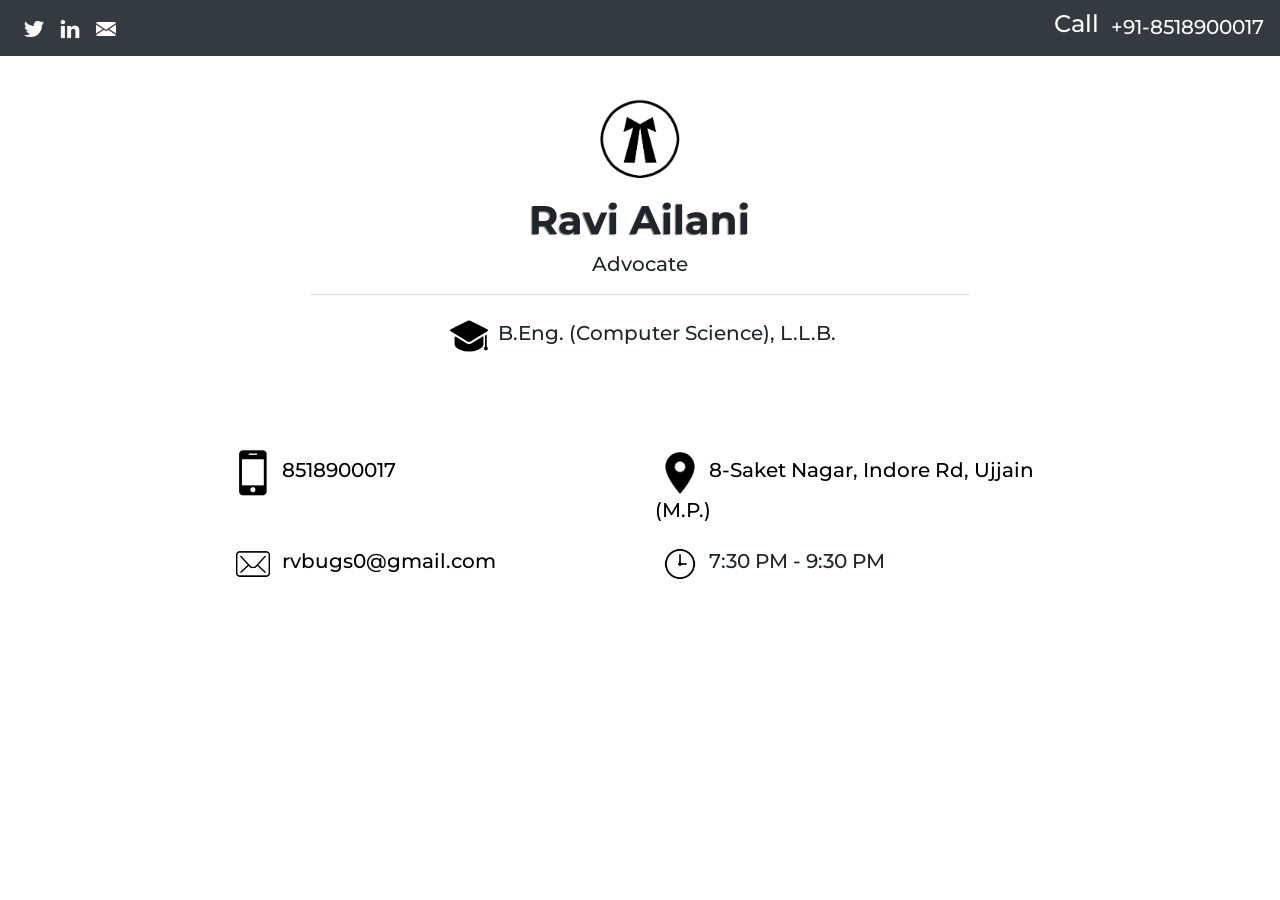
==== index.html @ decb8c27 "ff" ====
<!DOCTYPE html>
<html>

<head>
	<meta charset="utf-8" />
	<title>Ravi Ailani - Advocate</title>
	<meta name="viewport" content="width=device-width, initial-scale=1">
	<link href="https://fonts.googleapis.com/css?family=Inter:400,500" rel="stylesheet">
	<link rel="stylesheet" href="https://stackpath.bootstrapcdn.com/bootstrap/4.4.1/css/bootstrap.min.css" integrity="sha384-Vkoo8x4CGsO3+Hhxv8T/Q5PaXtkKtu6ug5TOeNV6gBiFeWPGFN9MuhOf23Q9Ifjh"
	crossorigin="anonymous">
<link href="https://fonts.googleapis.com/css2?family=Montserrat:wght@600&display=swap" rel="stylesheet">
	<link rel="stylesheet" href="assets/css/style.css">
</head>

<body>

<nav class="navbar navbar-expand navbar-dark bg-dark">

<div class="collapse navbar-collapse" id="navbarsExample02">
        <ul class="navbar-nav mr-auto">
          <li class="nav-item active">
            <a class="nav-link" href="https://twitter.com/Rvailani" target="_blank"><img class="navpngs" src="assets/images/twitter.png"></a>
          </li>
			<li class="nav-item">
            <a class="nav-link" href="https://www.linkedin.com/in/railani1/" target="_blank"><img class="navpngs" src="assets/images/linkedin.png"></a>
          </li>

          	<li class="nav-item">
            <a class="nav-link" href="mailto:rvbugs0@gmail.com" target="_blank"><img class="navpngs" src="assets/images/mail-white.png"></a>
          </li>
        </ul>
        <h4 style="color: #fff" >Call &nbsp; </h4><a href="tel:+918518900017"  target="_blank"><h5 style="color: #fff"> +91-8518900017</h5></a>
      </div>
    </nav>

	<div class="container-fluid">

		

		<div class="row">



			<div class="offset-lg-2 col-lg-8">
				<div class="row">

					<div class="col-lg-12 center ">

							<img style='max-height: 100px; max-width: 100px; margin-top: 40px;' src="assets/images/advocate.png"/>
							<h1 class="emboss">Ravi Ailani</h1>
							<h5 >Advocate</h5>
					<hr style="width: 80%; background-color: #eee;">
				



					</div>
						<div class="col-md-12  center">
							<img class="pngs" src="assets/images/school.png"  style="padding: 6px; "/>
							<h5 class="">B.Eng. (Computer Science), L.L.B.</h5>
							<br/><br/><br/><br/>	
					</div>


				</div>				


				
				<div class="row"> 

					<div class="col-md-6 tab">

						<img class="pngs" src="assets/images/mobile.png"/>
								<a href="tel:+918518900017"  target="_blank"><h5>8518900017</h5></a>
						

					</div>

					<div class="col-md-6  tab">
						
						<img class="pngs" src="assets/images/location.png"/>
						<a href="http://www.google.com/maps/place/23.169400,75.789269" target="_blank"><h5>8-Saket Nagar, Indore Rd, Ujjain (M.P.)</h5></a>

					</div>


					<div class="col-md-6 tab">
						<img class="pngs" src="assets/images/mail.png" style="padding: 8px;" />
								<a href="mailto:rvbugs0@gmail.com" target="_blank"><h5 >rvbugs0@gmail.com</h5></a>
						
					</div>

					<div class="col-md-6 tab">
						<img class="pngs" src="assets/images/clock.png"  style="padding: 6px;"/>
								<h5>7:30 PM - 9:30 PM</h5>
						
					</div>




				</div>

		</div>


				
	</div>

</body>

</html>
---- assets/css/style.css ----
a:link, a:active,a:visited {
  color: #000;
  background-color: transparent;
  text-decoration: none;
}

a:hover {
  color: blue;
  background-color: transparent;
  text-decoration: underline;
}


.navpngs
{
  max-height: 20px;
  max-width: 20px;
} 

body
{
  font-family: 'Montserrat', sans-serif;

    min-height: 100%;  /* Fallback for browsers do NOT support vh unit */
  	height: 100vh;
  	position: relative;
    /*background-image: url(../images/whitebg3.png)!important;*/
    background-color: rgba(255,255,255,1)!important;
    /*background-size: cover;
    background-repeat: no-repeat!important;*/
    
}

a
{
	color: :#000;
}

.center
{
	text-align: center;
}

.right
{
	text-align: right;
}

.tab
{
	margin-top: 15px;

}

.pngs
{

max-height: 50px;
max-width: 50px; 
	
}

h5	
{

	display: inline;
	
}







.emboss
{
  font-weight: 700;
font-family: 'Montserrat', sans-serif;
   text-shadow: -1px 1px 1px rgba(0, 0, 0, 0.5), 
                1px -1px 0 rgba(255, 255, 255, 0.9); 
}
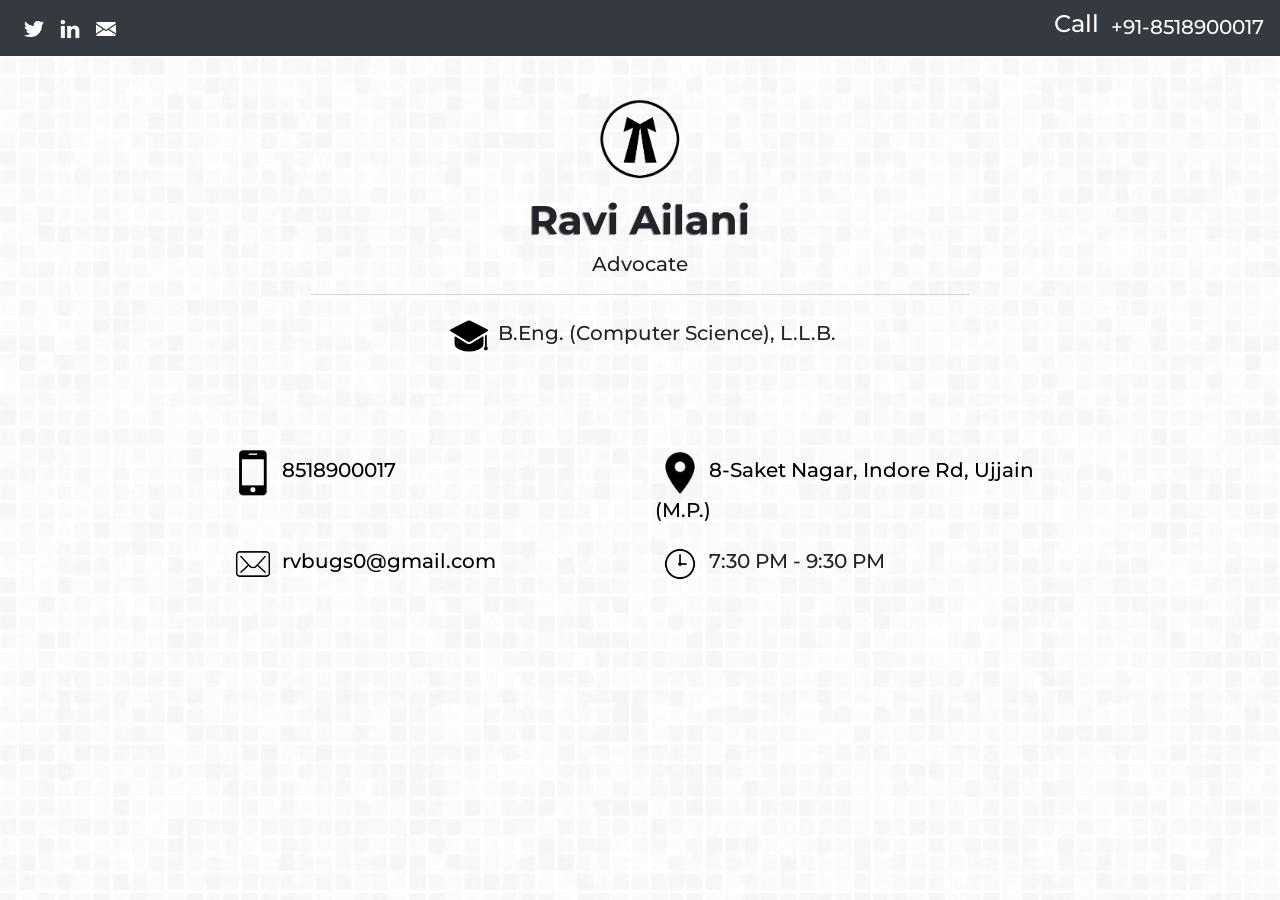
==== commit b768e9d7: "fsd" ====
--- a/index.html
+++ b/index.html
@@ -35,9 +35,8 @@
       </div>
     </nav>
 
-	<div class="container-fluid">
+	<div class="container-fluid" id="main">
 
-		
 
 		<div class="row">
 
--- a/assets/css/style.css
+++ b/assets/css/style.css
@@ -25,11 +25,11 @@
     min-height: 100%;  /* Fallback for browsers do NOT support vh unit */
   	height: 100vh;
   	position: relative;
-    /*background-image: url(../images/whitebg3.png)!important;*/
+    background-image: url(../images/whitebg3.png)!important;
     background-color: rgba(255,255,255,1)!important;
-    /*background-size: cover;
-    background-repeat: no-repeat!important;*/
-    
+    background-size: cover;
+    background-repeat: no-repeat!important;
+    /*https://www.calgarydefence.com/*/
 }
 
 a
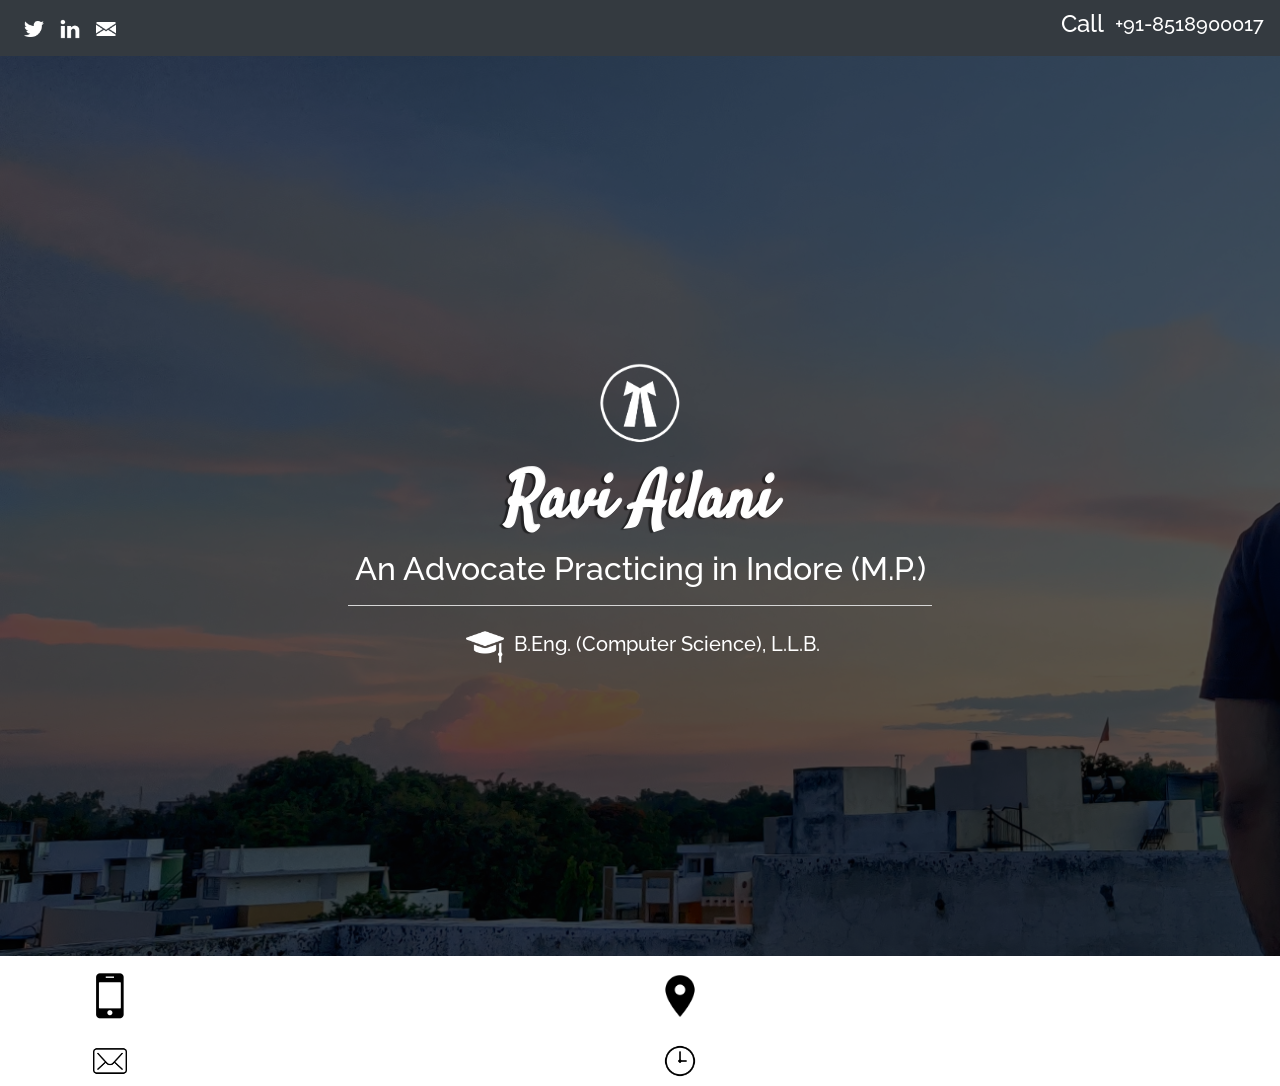
==== commit fb354b5a: "fsd" ====
--- a/index.html
+++ b/index.html
@@ -7,19 +7,29 @@
 	<meta charset="utf-8" />
 	<title>Ravi Ailani - Advocate</title>
 	<meta name="viewport" content="width=device-width, initial-scale=1">
+
+	<link rel = "icon" href ="assets/images/icon.png" 
+        type = "image/x-icon"> 
+
 	<link href="https://fonts.googleapis.com/css?family=Inter:400,500" rel="stylesheet">
 	<link rel="stylesheet" href="https://stackpath.bootstrapcdn.com/bootstrap/4.4.1/css/bootstrap.min.css" integrity="sha384-Vkoo8x4CGsO3+Hhxv8T/Q5PaXtkKtu6ug5TOeNV6gBiFeWPGFN9MuhOf23Q9Ifjh"
 	crossorigin="anonymous">
-<link href="https://fonts.googleapis.com/css2?family=Montserrat:wght@600&display=swap" rel="stylesheet">
+	
+
+	<!-- fonts -->
+	<link href="https://fonts.googleapis.com/css2?family=Montserrat:wght@600&display=swap" rel="stylesheet">
+	<link href="https://fonts.googleapis.com/css2?family=Raleway&family=Satisfy&display=swap" rel="stylesheet">
+
+
 	<link rel="stylesheet" href="assets/css/style.css">
 </head>
 
 <body>
 
-<nav class="navbar navbar-expand navbar-dark bg-dark">
 
-<div class="collapse navbar-collapse" id="navbarsExample02">
-        <ul class="navbar-nav mr-auto">
+		<nav class="navbar navbar-expand navbar-dark bg-dark">
+		<div class="collapse navbar-collapse">
+        <ul class="navbar-nav">
           <li class="nav-item active">
             <a class="nav-link" href="https://twitter.com/Rvailani" target="_blank"><img class="navpngs" src="assets/images/twitter.png"></a>
           </li>
@@ -31,43 +41,51 @@
             <a class="nav-link" href="mailto:rvbugs0@gmail.com" target="_blank"><img class="navpngs" src="assets/images/mail-white.png"></a>
           </li>
         </ul>
-        <h4 style="color: #fff" >Call &nbsp; </h4><a href="tel:+918518900017"  target="_blank"><h5 style="color: #fff"> +91-8518900017</h5></a>
-      </div>
-    </nav>
+    	</div>
+        
+        <h4>Call &nbsp; </h4>
+        <h5><a href="tel:+918518900017"  target="_blank"> +91-8518900017</a></h5>
+</nav>
 
-	<div class="container-fluid" id="main">
+
+
+	<div id= "main-cover">
+    <section id="main">
+	
+
+
+	<div class="container" >
+
+
 
 
 		<div class="row">
 
 
+					<div class="offset-lg-2 col-lg-8 center ">
 
-			<div class="offset-lg-2 col-lg-8">
-				<div class="row">
+							<img style='max-height: 100px; max-width: 100px; margin-top: 20px; margin-bottom: 5px;' src="assets/images/advocate-white.png"/>
+							<h1 class="emboss">Ravi Ailani</h1>
+							<h2 >An Advocate Practicing in Indore (M.P.)</h2>
+					<hr style="width: 80%; background-color: #eee;">
+					
 
-					<div class="col-lg-12 center ">
+					<img class="pngs" src="assets/images/school.png"  style="padding: 6px; "/>
+							<h5 class="">B.Eng. (Computer Science), L.L.B.</h5>
+								
+					</div>				
 
-							<img style='max-height: 100px; max-width: 100px; margin-top: 40px;' src="assets/images/advocate.png"/>
-							<h1 class="emboss">Ravi Ailani</h1>
-							<h5 >Advocate</h5>
-					<hr style="width: 80%; background-color: #eee;">
+		</div>
 				
+			</div>				
+	
+	</section>
+</div>
 
-
-
-					</div>
-						<div class="col-md-12  center">
-							<img class="pngs" src="assets/images/school.png"  style="padding: 6px; "/>
-							<h5 class="">B.Eng. (Computer Science), L.L.B.</h5>
-							<br/><br/><br/><br/>	
-					</div>
-
-
-				</div>				
-
-
-				
-				<div class="row"> 
+	<section>
+		
+		<div class="container">
+							<div class="row"> 
 
 					<div class="col-md-6 tab">
 
@@ -101,12 +119,10 @@
 
 
 				</div>
-
 		</div>
 
+	</section>
 
-				
-	</div>
 
 </body>
 
--- a/assets/css/style.css
+++ b/assets/css/style.css
@@ -1,41 +1,61 @@
 
 a:link, a:active,a:visited {
-  color: #000;
-  background-color: transparent;
-  text-decoration: none;
+ color: #fff;
+ background-color: transparent;
+ text-decoration: none;
 }
 
 a:hover {
-  color: blue;
-  background-color: transparent;
-  text-decoration: underline;
+ color: blue;
+ background-color: transparent;
+ text-decoration: underline;
 }
 
 
 .navpngs
 {
-  max-height: 20px;
-  max-width: 20px;
+ max-height: 20px;
+ max-width: 20px;
 } 
 
 body
 {
-  font-family: 'Montserrat', sans-serif;
-
-    min-height: 100%;  /* Fallback for browsers do NOT support vh unit */
-  	height: 100vh;
-  	position: relative;
-    background-image: url(../images/whitebg3.png)!important;
-    background-color: rgba(255,255,255,1)!important;
-    background-size: cover;
-    background-repeat: no-repeat!important;
-    /*https://www.calgarydefence.com/*/
+ color: #fff;
+ font-family: 'Raleway', sans-serif;
+ background-color: #fff;
+ /*https://www.calgarydefence.com/*/
 }
 
-a
+
+#main-cover
 {
-	color: :#000;
+ width: 100%;
+ height: 100vh;
+ background-image: url(../images/background.jpg)!important;
+ background-size: cover;
+ background-repeat: no-repeat!important;
+ position: relative;
+
 }
+
+#main
+{
+
+ width: 100%;
+ height: 100vh;
+background: rgba(0,0,0,0.65);
+position: absolute;
+    bottom: 0;
+    top: 0;
+    left: 0;
+    right: 0;
+    display: flex;
+    justify-content: center;
+    align-items: center;
+    flex-direction: column;
+    padding: 0 15px;
+}
+
 
 .center
 {
@@ -56,9 +76,9 @@
 .pngs
 {
 
-max-height: 50px;
-max-width: 50px; 
-	
+ max-height: 50px;
+ max-width: 50px; 
+
 }
 
 h5	
@@ -76,10 +96,12 @@
 
 .emboss
 {
-  font-weight: 700;
-font-family: 'Montserrat', sans-serif;
-   text-shadow: -1px 1px 1px rgba(0, 0, 0, 0.5), 
-                1px -1px 0 rgba(255, 255, 255, 0.9); 
+ font-size: 64px;
+ font-weight: 700;
+ font-family: 'Satisfy', cursive;
+ /*font-family: 'Montserrat', sans-serif;*/
+ text-shadow: -3px 1px 1px rgba(0, 0, 0, 0.5), 
+ 1px -1px 0 rgba(255, 255, 255, 0.9); 
 }
 
 
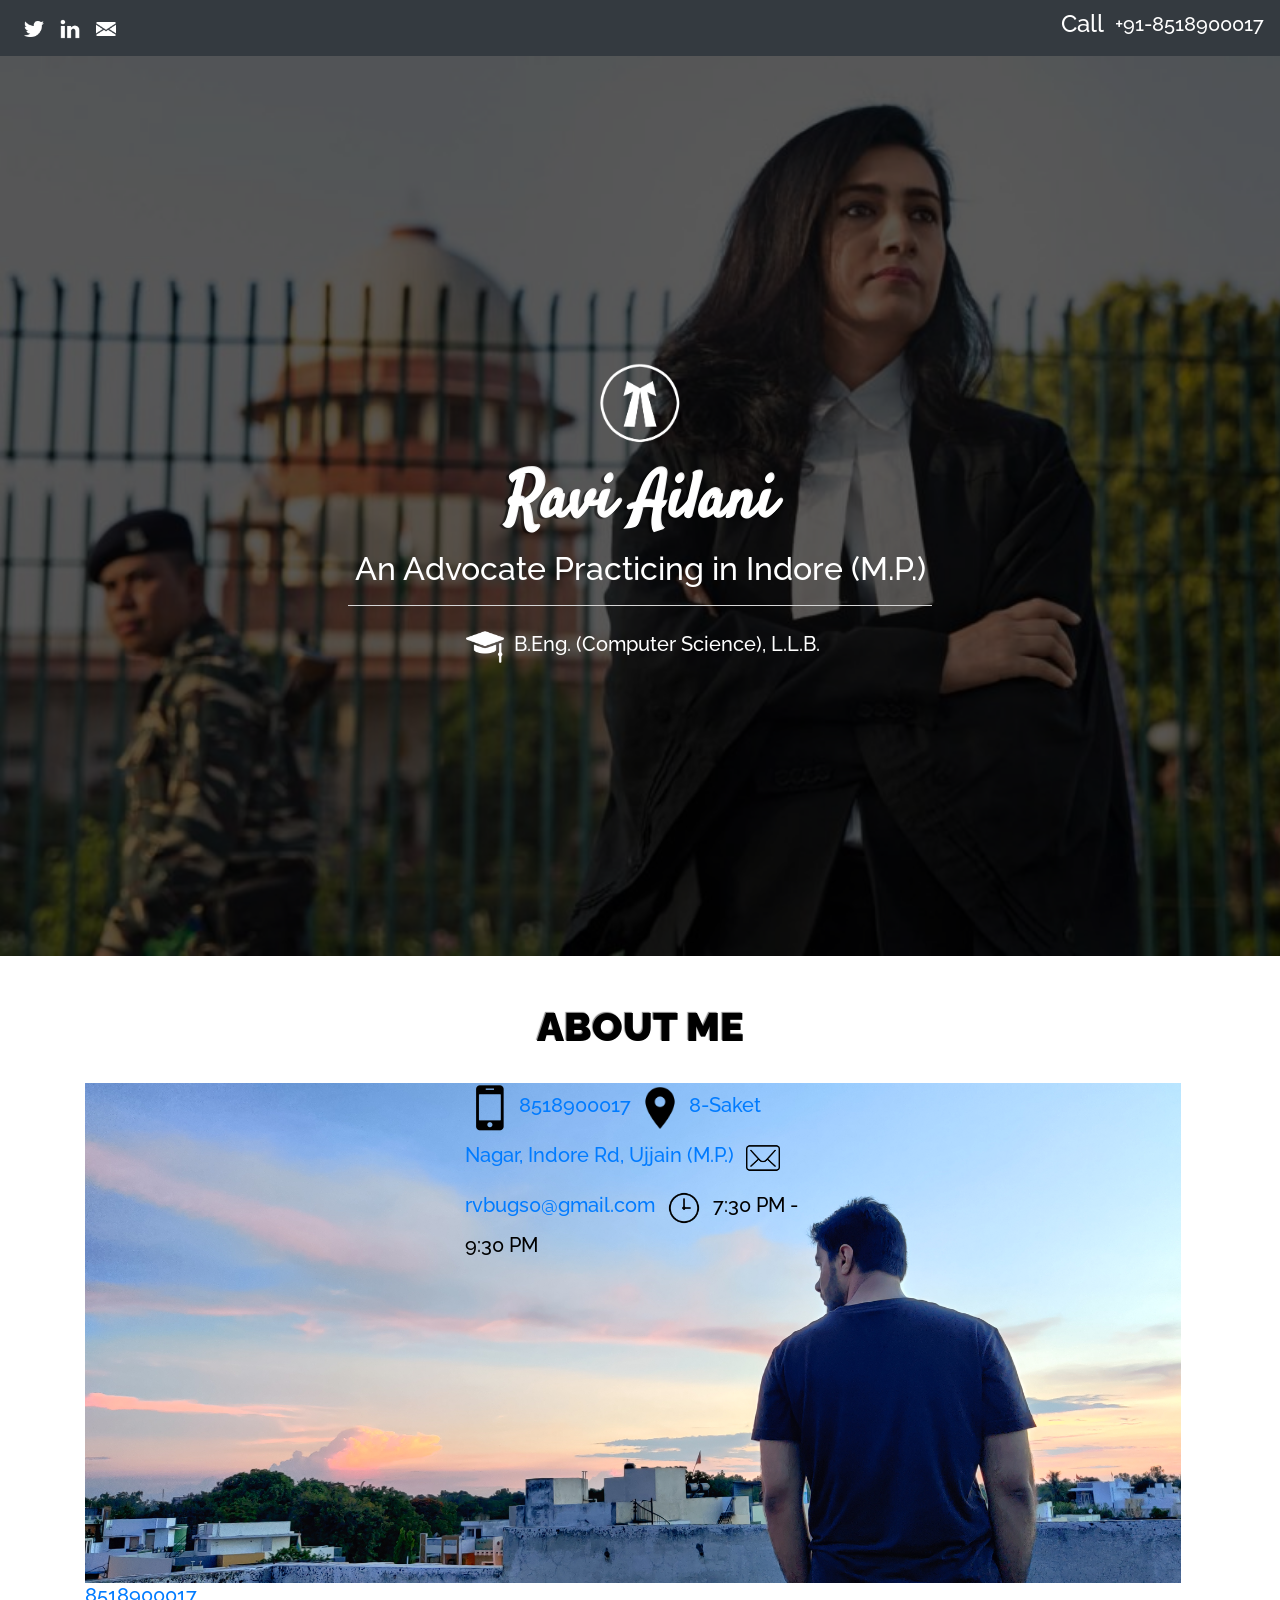
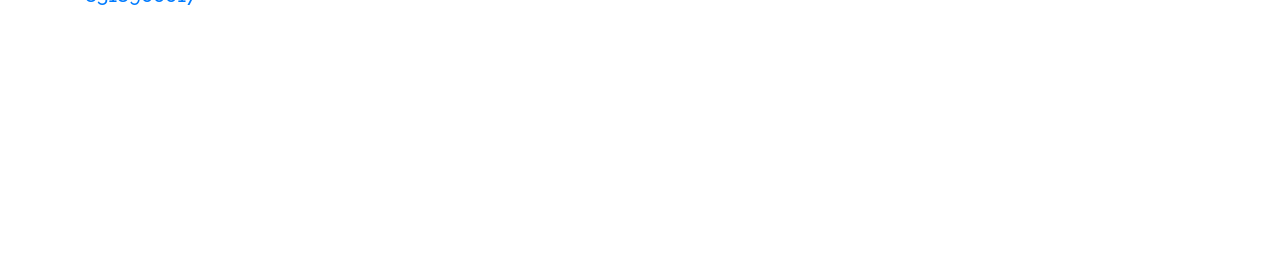
==== commit 757aecfb: "fsd" ====
--- a/index.html
+++ b/index.html
@@ -38,19 +38,19 @@
           </li>
 
           	<li class="nav-item">
-            <a class="nav-link" href="mailto:rvbugs0@gmail.com" target="_blank"><img class="navpngs" src="assets/images/mail-white.png"></a>
+            <a class="nav-link " href="mailto:rvbugs0@gmail.com" target="_blank"><img class="navpngs" src="assets/images/mail-white.png"></a>
           </li>
         </ul>
     	</div>
         
         <h4>Call &nbsp; </h4>
-        <h5><a href="tel:+918518900017"  target="_blank"> +91-8518900017</a></h5>
+        <h5 class="white-links"><a href="tel:+918518900017"  target="_blank"> +91-8518900017</a></h5>
 </nav>
 
 
 
-	<div id= "main-cover">
-    <section id="main">
+	<div id= "hero-cover">
+    <section id="hero">
 	
 
 
@@ -82,34 +82,43 @@
 	</section>
 </div>
 
-	<section>
+	<section id="main">
 		
 		<div class="container">
-							<div class="row"> 
+			
 
-					<div class="col-md-6 tab">
 
-						<img class="pngs" src="assets/images/mobile.png"/>
+					<h2 class="title center" style="margin: 32px;">ABOUT ME</h2>
+
+
+					<div class="row">
+
+					<div class="col-lg-4">
+
+
+
+						<img id="about-image"  src="assets/images/background.jpg"/>
 								<a href="tel:+918518900017"  target="_blank"><h5>8518900017</h5></a>
 						
 
 					</div>
+					
+					<div class="col-lg-4">
+					
 
-					<div class="col-md-6  tab">
-						
+						<img class="pngs" src="assets/images/mobile.png"/>
+								<a href="tel:+918518900017"  target="_blank"><h5>8518900017</h5></a>
+
+							
 						<img class="pngs" src="assets/images/location.png"/>
 						<a href="http://www.google.com/maps/place/23.169400,75.789269" target="_blank"><h5>8-Saket Nagar, Indore Rd, Ujjain (M.P.)</h5></a>
 
-					</div>
+					
 
-
-					<div class="col-md-6 tab">
 						<img class="pngs" src="assets/images/mail.png" style="padding: 8px;" />
 								<a href="mailto:rvbugs0@gmail.com" target="_blank"><h5 >rvbugs0@gmail.com</h5></a>
 						
-					</div>
 
-					<div class="col-md-6 tab">
 						<img class="pngs" src="assets/images/clock.png"  style="padding: 6px;"/>
 								<h5>7:30 PM - 9:30 PM</h5>
 						
@@ -119,7 +128,9 @@
 
 
 				</div>
-		</div>
+
+			</div>
+		
 
 	</section>
 
--- a/assets/css/style.css
+++ b/assets/css/style.css
@@ -1,22 +1,27 @@
 
-a:link, a:active,a:visited {
+.white-links a:link, a:active,a:visited {
  color: #fff;
  background-color: transparent;
  text-decoration: none;
 }
 
-a:hover {
- color: blue;
+.white-links a:hover {
+ color: yellow;
  background-color: transparent;
- text-decoration: underline;
+ text-decoration: none;
 }
-
 
 .navpngs
 {
  max-height: 20px;
  max-width: 20px;
 } 
+
+.navpngs:hover 
+{
+   max-height: 16px;
+   max-width: 16px;
+}
 
 body
 {
@@ -27,20 +32,18 @@
 }
 
 
-#main-cover
+#hero-cover
 {
  width: 100%;
  height: 100vh;
- background-image: url(../images/background.jpg)!important;
+ position: relative;
+ background-image: url(../images/kn.jpg)!important;
  background-size: cover;
  background-repeat: no-repeat!important;
- position: relative;
+ }
 
-}
-
-#main
+#hero
 {
-
  width: 100%;
  height: 100vh;
 background: rgba(0,0,0,0.65);
@@ -56,6 +59,31 @@
     padding: 0 15px;
 }
 
+
+#main
+{ width: 100%;
+ height: 100vh;
+ position: relative;
+   padding: 15px;
+   color: #000;
+}
+
+
+section .title
+{
+   font-style: bold;
+   font-weight: 900;
+   font-size: 40px;
+   text-shadow: -1px -1px 1px rgba(0, 0, 0, 0.5),  1px -1px 0 rgba(255, 255, 255, 0.9); 
+}
+
+#about-image
+{
+
+    background-size: cover;
+    max-height: 500px;
+    
+}
 
 .center
 {
@@ -100,8 +128,11 @@
  font-weight: 700;
  font-family: 'Satisfy', cursive;
  /*font-family: 'Montserrat', sans-serif;*/
- text-shadow: -3px 1px 1px rgba(0, 0, 0, 0.5), 
- 1px -1px 0 rgba(255, 255, 255, 0.9); 
+ text-shadow: -3px 1px 1px rgba(0, 0, 0, 0.5),  1px -1px 0 rgba(255, 255, 255, 0.9); 
 }
 
+.emboss:hover
+{
+   font-size: 68px;
+}
 
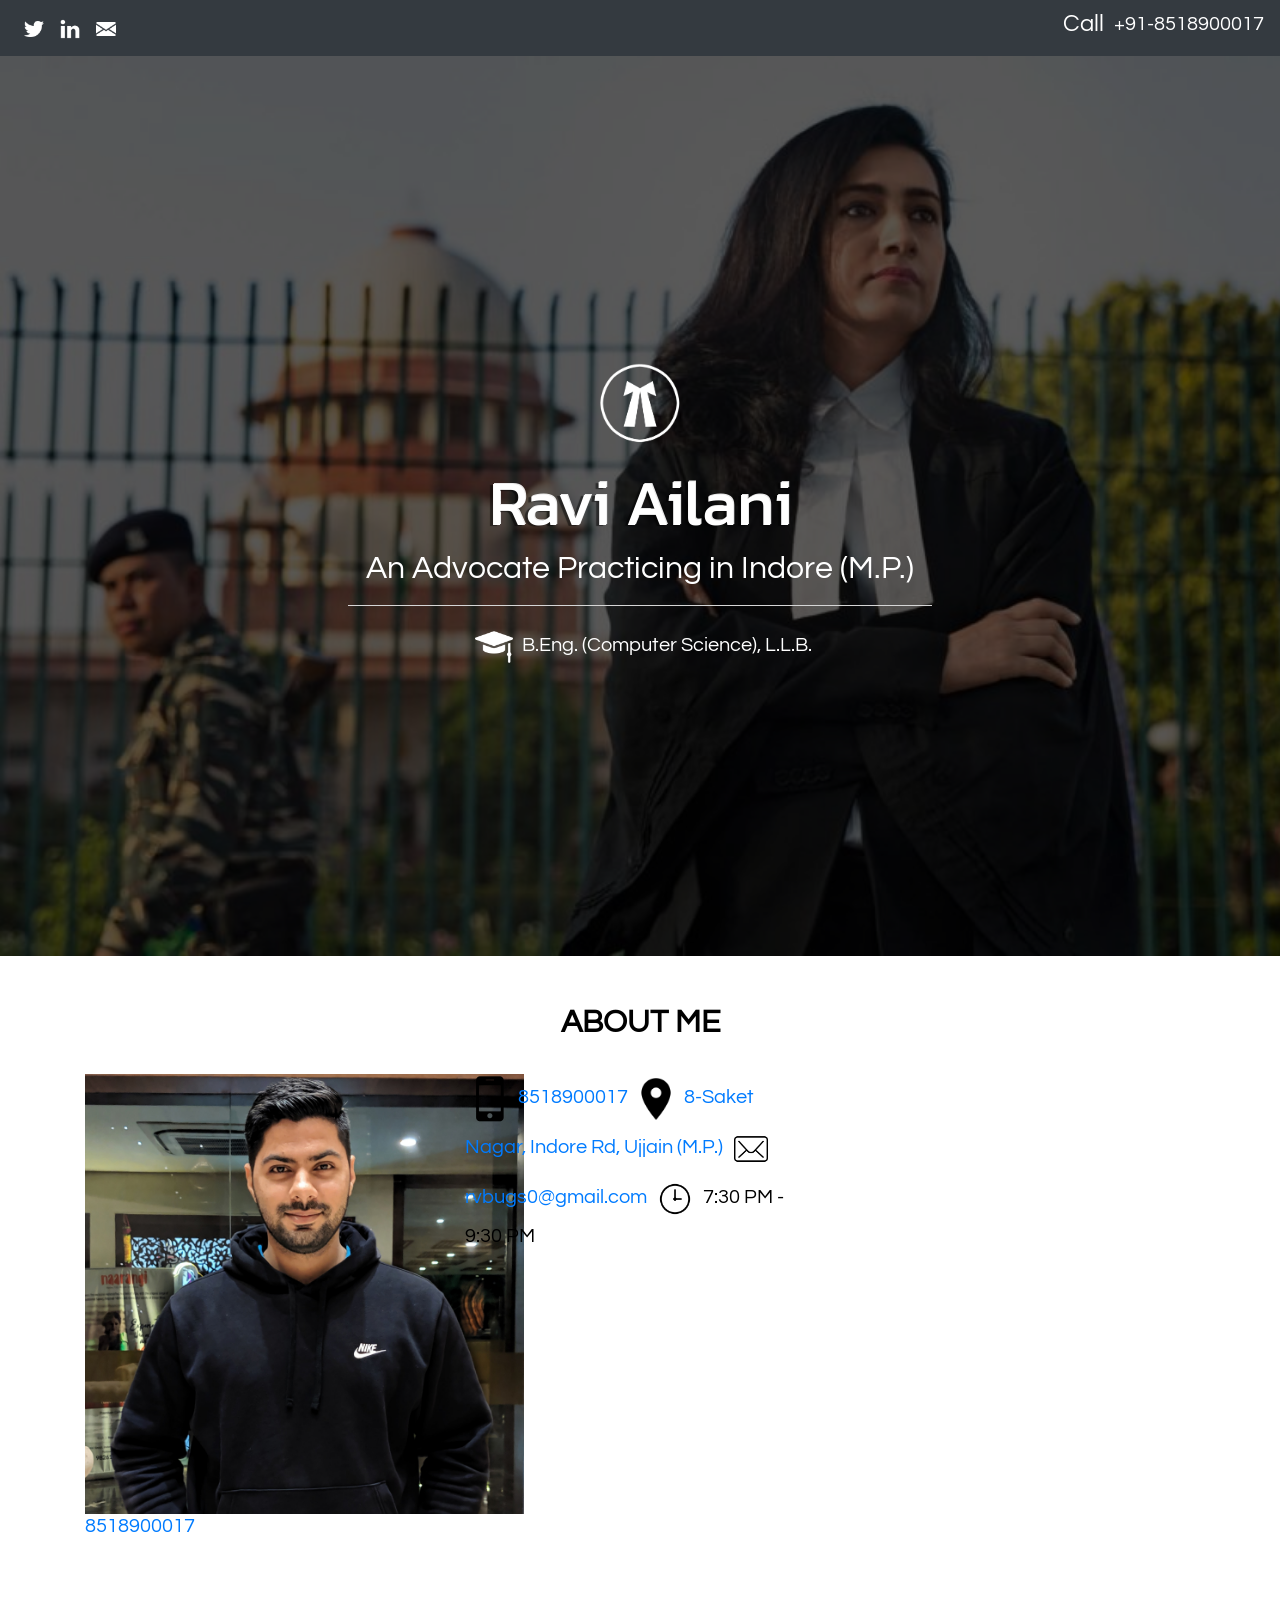
==== commit c0169d81: "fdsfd" ====
--- a/index.html
+++ b/index.html
@@ -18,7 +18,7 @@
 
 	<!-- fonts -->
 	<link href="https://fonts.googleapis.com/css2?family=Montserrat:wght@600&display=swap" rel="stylesheet">
-	<link href="https://fonts.googleapis.com/css2?family=Raleway&family=Satisfy&display=swap" rel="stylesheet">
+	<link href="https://fonts.googleapis.com/css2?family=Raleway:wght@400;700&family=Kanit:wght@400&family=Questrial&family=Satisfy&display=swap" rel="stylesheet">
 
 
 	<link rel="stylesheet" href="assets/css/style.css">
@@ -27,7 +27,7 @@
 <body>
 
 
-		<nav class="navbar navbar-expand navbar-dark bg-dark">
+<nav class="navbar navbar-expand navbar-dark bg-dark .fixed-top">
 		<div class="collapse navbar-collapse">
         <ul class="navbar-nav">
           <li class="nav-item active">
@@ -46,6 +46,8 @@
         <h4>Call &nbsp; </h4>
         <h5 class="white-links"><a href="tel:+918518900017"  target="_blank"> +91-8518900017</a></h5>
 </nav>
+
+
 
 
 
@@ -88,7 +90,7 @@
 			
 
 
-					<h2 class="title center" style="margin: 32px;">ABOUT ME</h2>
+					<h2 class="title center" style="margin-bottom:  32px;">ABOUT ME</h2>
 
 
 					<div class="row">
@@ -97,7 +99,7 @@
 
 
 
-						<img id="about-image"  src="assets/images/background.jpg"/>
+						<img id="about-image"  src="assets/images/profile.jpg"/>
 								<a href="tel:+918518900017"  target="_blank"><h5>8518900017</h5></a>
 						
 
--- a/assets/css/style.css
+++ b/assets/css/style.css
@@ -3,6 +3,12 @@
  color: #fff;
  background-color: transparent;
  text-decoration: none;
+}
+
+nav {
+    /*font-family: 'Raleway', sans-serif;*/
+font-family: 'Questrial', sans-serif;
+    /*text-transform: uppercase;*/
 }
 
 .white-links a:hover {
@@ -26,9 +32,10 @@
 body
 {
  color: #fff;
- font-family: 'Raleway', sans-serif;
+ /*font-family: 'Raleway', sans-serif;*/
  background-color: #fff;
  /*https://www.calgarydefence.com/*/
+font-family: 'Questrial', sans-serif;
 }
 
 
@@ -64,7 +71,7 @@
 { width: 100%;
  height: 100vh;
  position: relative;
-   padding: 15px;
+   padding: 48px;
    color: #000;
 }
 
@@ -72,16 +79,16 @@
 section .title
 {
    font-style: bold;
-   font-weight: 900;
-   font-size: 40px;
-   text-shadow: -1px -1px 1px rgba(0, 0, 0, 0.5),  1px -1px 0 rgba(255, 255, 255, 0.9); 
+   font-weight: 700;
+   font-size: 32px;
+   
 }
 
 #about-image
 {
 
     background-size: cover;
-    max-height: 500px;
+    max-height: 440px;
     
 }
 
@@ -125,9 +132,9 @@
 .emboss
 {
  font-size: 64px;
- font-weight: 700;
- font-family: 'Satisfy', cursive;
- /*font-family: 'Montserrat', sans-serif;*/
+ font-weight: 400;
+ /*font-family: 'Satisfy', cursive;*/
+ font-family: 'Kanit', sans-serif;
  text-shadow: -3px 1px 1px rgba(0, 0, 0, 0.5),  1px -1px 0 rgba(255, 255, 255, 0.9); 
 }
 
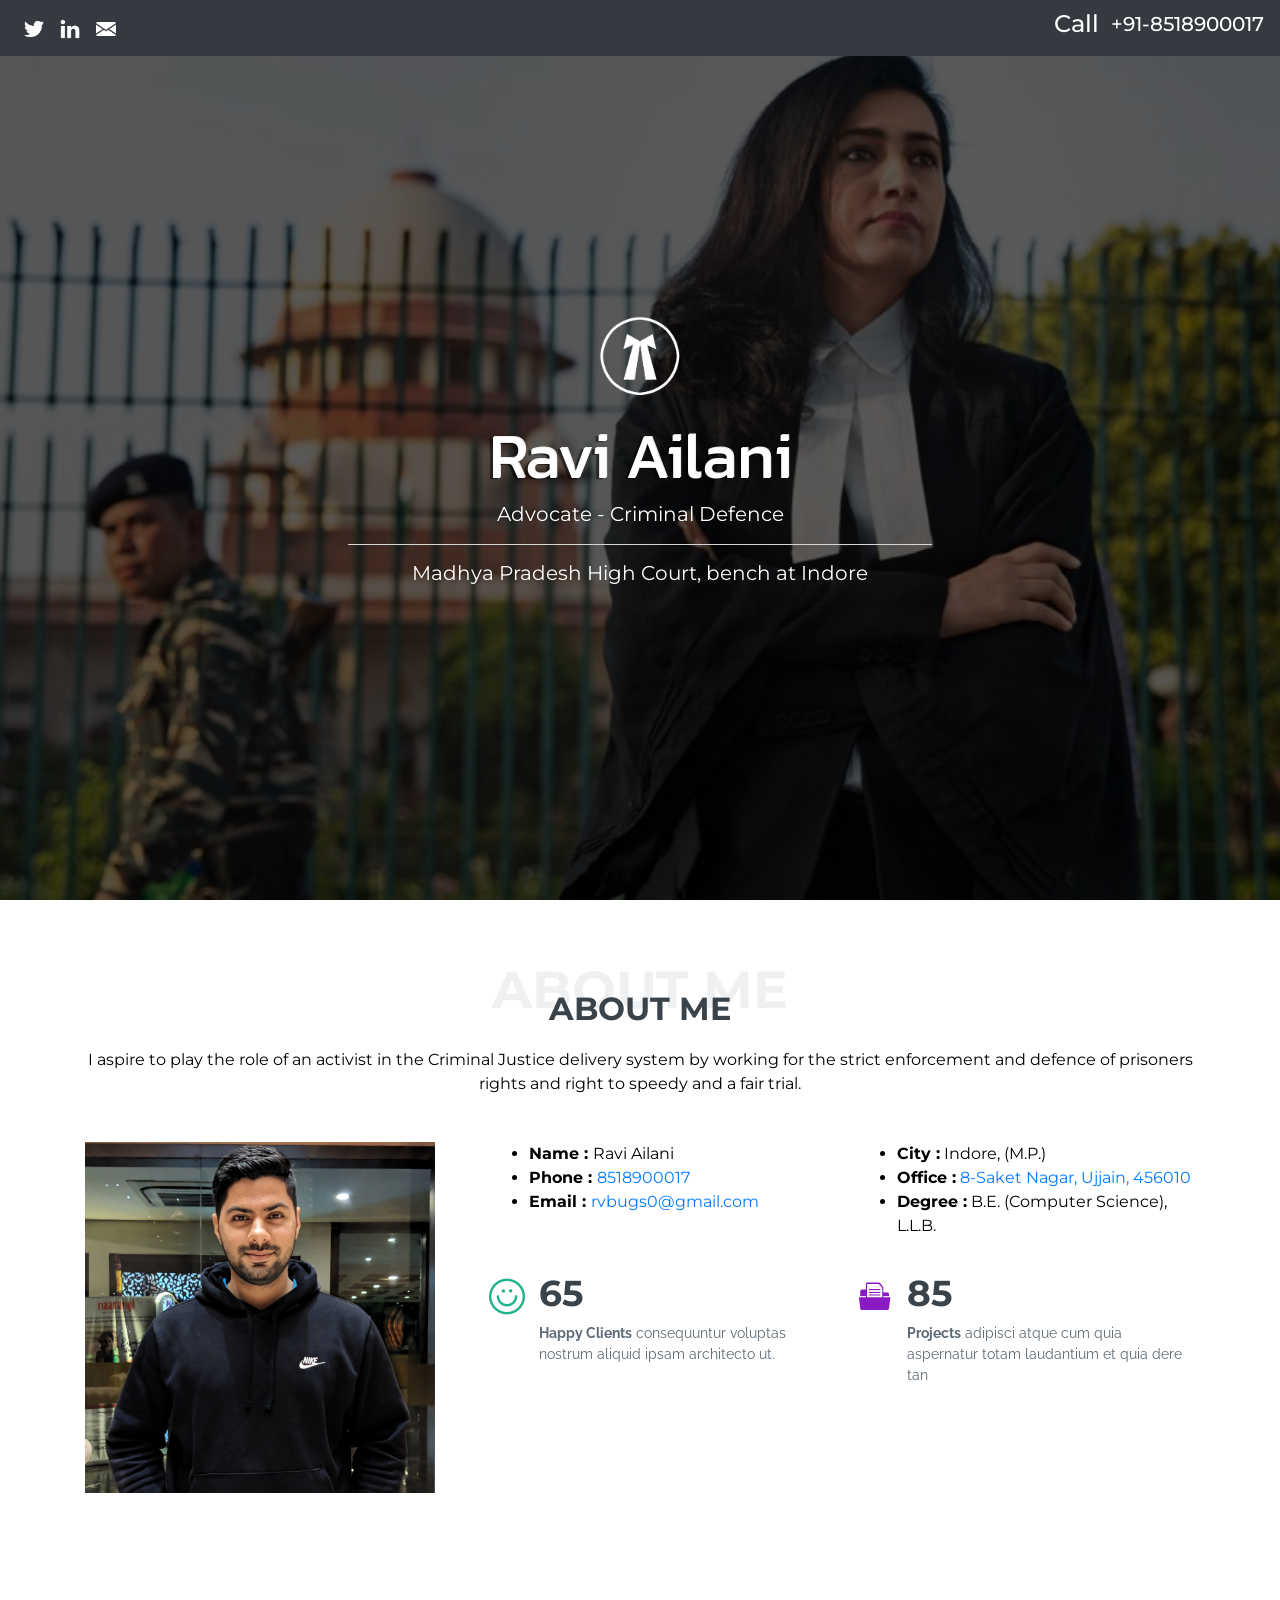
==== commit ec7f6c0c: "fdsfd" ====
--- a/index.html
+++ b/index.html
@@ -9,15 +9,15 @@
 	<meta name="viewport" content="width=device-width, initial-scale=1">
 
 	<link rel = "icon" href ="assets/images/icon.png" 
-        type = "image/x-icon"> 
+	type = "image/x-icon"> 
 
 	<link href="https://fonts.googleapis.com/css?family=Inter:400,500" rel="stylesheet">
 	<link rel="stylesheet" href="https://stackpath.bootstrapcdn.com/bootstrap/4.4.1/css/bootstrap.min.css" integrity="sha384-Vkoo8x4CGsO3+Hhxv8T/Q5PaXtkKtu6ug5TOeNV6gBiFeWPGFN9MuhOf23Q9Ifjh"
 	crossorigin="anonymous">
 	
-
+	<link href="assets/css/icofont/icofont.min.css" rel="stylesheet">
 	<!-- fonts -->
-	<link href="https://fonts.googleapis.com/css2?family=Montserrat:wght@600&display=swap" rel="stylesheet">
+	<link href="https://fonts.googleapis.com/css2?family=Montserrat:wght@400;500&display=swap" rel="stylesheet">
 	<link href="https://fonts.googleapis.com/css2?family=Raleway:wght@400;700&family=Kanit:wght@400&family=Questrial&family=Satisfy&display=swap" rel="stylesheet">
 
 
@@ -27,114 +27,121 @@
 <body>
 
 
-<nav class="navbar navbar-expand navbar-dark bg-dark .fixed-top">
+	<nav class="navbar navbar-expand navbar-dark bg-dark fixed-top">
 		<div class="collapse navbar-collapse">
-        <ul class="navbar-nav">
-          <li class="nav-item active">
-            <a class="nav-link" href="https://twitter.com/Rvailani" target="_blank"><img class="navpngs" src="assets/images/twitter.png"></a>
-          </li>
-			<li class="nav-item">
-            <a class="nav-link" href="https://www.linkedin.com/in/railani1/" target="_blank"><img class="navpngs" src="assets/images/linkedin.png"></a>
-          </li>
+			<ul class="navbar-nav">
+				<li class="nav-item active">
+					<a class="nav-link" href="https://twitter.com/Rvailani" target="_blank"><img class="navpngs" src="assets/images/twitter.png"></a>
+				</li>
+				<li class="nav-item">
+					<a class="nav-link" href="https://www.linkedin.com/in/railani1/" target="_blank"><img class="navpngs" src="assets/images/linkedin.png"></a>
+				</li>
 
-          	<li class="nav-item">
-            <a class="nav-link " href="mailto:rvbugs0@gmail.com" target="_blank"><img class="navpngs" src="assets/images/mail-white.png"></a>
-          </li>
-        </ul>
-    	</div>
-        
-        <h4>Call &nbsp; </h4>
-        <h5 class="white-links"><a href="tel:+918518900017"  target="_blank"> +91-8518900017</a></h5>
-</nav>
+				<li class="nav-item">
+					<a class="nav-link " href="mailto:rvbugs0@gmail.com" target="_blank"><img class="navpngs" src="assets/images/mail-white.png"></a>
+				</li>
+			</ul>
+		</div>
+
+		<h4>Call &nbsp; </h4>
+		<h5 class="white-links"><a href="tel:+918518900017"  target="_blank"> +91-8518900017</a></h5>
+	</nav>
 
 
 
 
 
 	<div id= "hero-cover">
-    <section id="hero">
-	
+		<section id="hero">
 
 
-	<div class="container" >
+
+			<div class="container" >
 
 
 
 
-		<div class="row">
+				<div class="row">
 
 
 					<div class="offset-lg-2 col-lg-8 center ">
 
-							<img style='max-height: 100px; max-width: 100px; margin-top: 20px; margin-bottom: 5px;' src="assets/images/advocate-white.png"/>
-							<h1 class="emboss">Ravi Ailani</h1>
-							<h2 >An Advocate Practicing in Indore (M.P.)</h2>
-					<hr style="width: 80%; background-color: #eee;">
-					
+						<img style='max-height: 100px; max-width: 100px; margin-bottom: 5px;' src="assets/images/advocate-white.png"/>
+						<h1 class="emboss">Ravi Ailani</h1>
+						<h5 id="intro">Advocate - Criminal Defence</h5>
+						<hr style="width: 80%; background-color: #eee;">
+						<h5 id="intro">Madhya Pradesh High Court, bench at Indore</h5>
 
-					<img class="pngs" src="assets/images/school.png"  style="padding: 6px; "/>
-							<h5 class="">B.Eng. (Computer Science), L.L.B.</h5>
-								
+
 					</div>				
 
-		</div>
+				</div>
 				
 			</div>				
-	
-	</section>
-</div>
 
-	<section id="main">
-		
-		<div class="container">
-			
+		</section>
+	</div>
 
 
-					<h2 class="title center" style="margin-bottom:  32px;">ABOUT ME</h2>
+<section id="about" >
+      <div class="container">
+
+        <div class="section-title">
+          <span>About Me</span>
+          <h2>About Me</h2>
+          <p>I aspire to play the role of an activist in the Criminal Justice delivery system by working for the strict enforcement and defence of prisoners rights and right to speedy and a fair trial.
+</p>
+        </div>
+
+        <div class="row">
+          <img id="about-image" src="assets/images/profile.jpg" class="image col-lg-4 d-flex align-items-stretch justify-content-center justify-content-lg-start"/>
+          <div class="col-lg-8 d-flex flex-column align-items-stretch">
+            <div class="content pl-lg-4 d-flex flex-column justify-content-center">
+              <div class="row">
+                <div class="col-lg-6">
+                  <ul>
+                    <li><strong>Name : </strong> Ravi Ailani</li>
+                    <li><strong>Phone : </strong><a href="tel:+918518900017"  target="_blank">8518900017</a></li>
+                    <li><strong>Email : </strong><a href="mailto:rvbugs0@gmail.com" target="_blank">rvbugs0@gmail.com</a></li>
+                  </ul>
+                </div>
+                <div class="col-lg-6">
+                  <ul>
+                    <li><strong>City :</strong> Indore, (M.P.)</li>
+					<li><strong>Office :</strong> <a href="http://www.google.com/maps/place/23.169400,75.789269" target="_blank">8-Saket Nagar, Ujjain, 456010</a></li>
+                    <li><strong>Degree :</strong> B.E. (Computer Science), L.L.B.</li>
+                  </ul>
+                </div>
+              </div>
 
 
-					<div class="row">
+              <div class="row mt-n4">
+                <div class="col-md-6 mt-5 d-md-flex align-items-md-stretch">
+                  <div class="count-box">
+                    <i class="icofont-simple-smile" style="color: #20b38e;"></i>
+                    <span data-toggle="counter-up">65</span>
+                    <p><strong>Happy Clients</strong> consequuntur voluptas nostrum aliquid ipsam architecto ut.</p>
+                  </div>
+                </div>
 
-					<div class="col-lg-4">
+                <div class="col-md-6 mt-5 d-md-flex align-items-md-stretch">
+                  <div class="count-box">
+                    <i class="icofont-document-folder" style="color: #8a1ac2;"></i>
+                    <span data-toggle="counter-up">85</span>
+                    <p><strong>Projects</strong> adipisci atque cum quia aspernatur totam laudantium et quia dere tan</p>
+                  </div>
+                </div>
 
 
-
-						<img id="about-image"  src="assets/images/profile.jpg"/>
-								<a href="tel:+918518900017"  target="_blank"><h5>8518900017</h5></a>
-						
-
-					</div>
-					
-					<div class="col-lg-4">
-					
-
-						<img class="pngs" src="assets/images/mobile.png"/>
-								<a href="tel:+918518900017"  target="_blank"><h5>8518900017</h5></a>
-
-							
-						<img class="pngs" src="assets/images/location.png"/>
-						<a href="http://www.google.com/maps/place/23.169400,75.789269" target="_blank"><h5>8-Saket Nagar, Indore Rd, Ujjain (M.P.)</h5></a>
-
-					
-
-						<img class="pngs" src="assets/images/mail.png" style="padding: 8px;" />
-								<a href="mailto:rvbugs0@gmail.com" target="_blank"><h5 >rvbugs0@gmail.com</h5></a>
-						
-
-						<img class="pngs" src="assets/images/clock.png"  style="padding: 6px;"/>
-								<h5>7:30 PM - 9:30 PM</h5>
-						
-					</div>
+            </div><!-- End .content-->
 
 
+          </div>
+        </div>
 
+      </div>
+    </section>
 
-				</div>
-
-			</div>
-		
-
-	</section>
 
 
 </body>
--- a/assets/css/style.css
+++ b/assets/css/style.css
@@ -1,14 +1,9 @@
 
-.white-links a:link, a:active,a:visited {
+
+.white-links a:link,.white-links  a:active, .white-links a:visited {
  color: #fff;
  background-color: transparent;
  text-decoration: none;
-}
-
-nav {
-    /*font-family: 'Raleway', sans-serif;*/
-font-family: 'Questrial', sans-serif;
-    /*text-transform: uppercase;*/
 }
 
 .white-links a:hover {
@@ -16,6 +11,22 @@
  background-color: transparent;
  text-decoration: none;
 }
+
+
+nav {
+    /*font-family: 'Raleway', sans-serif;*/
+/*font-family: 'Questrial', sans-serif;*/
+font-family: 'Montserrat', sans-serif;
+font-weight: 500;
+    /*text-transform: uppercase;*/
+}
+
+#intro
+{
+   font-weight: 400;
+}
+
+
 
 .navpngs
 {
@@ -32,10 +43,12 @@
 body
 {
  color: #fff;
- /*font-family: 'Raleway', sans-serif;*/
+font-family: 'Montserrat', sans-serif;
  background-color: #fff;
+ font-weight: 400;
  /*https://www.calgarydefence.com/*/
-font-family: 'Questrial', sans-serif;
+/*font-family: 'Questrial', sans-serif;*/
+
 }
 
 
@@ -67,28 +80,71 @@
 }
 
 
-#main
+#about
 { width: 100%;
  height: 100vh;
  position: relative;
-   padding: 48px;
+   padding: 25px;
+   padding-top: 60px;
    color: #000;
 }
 
+.count-box i {
+    display: block;
+    font-size: 36px;
+    float: left;
+}
+.count-box span {
+    font-size: 36px;
+    line-height: 30px;
+    display: block;
+    font-weight: 700;
+    color: #3b434a;
+    margin-left: 50px;
+}
+.count-box p {
+    padding: 15px 0 0 0;
+    margin: 0 0 0 50px;
+    font-family: "Raleway", sans-serif;
+    font-size: 14px;
+    color: #5d6a75;
+}
+.section-title {
+    text-align: center;
+    padding: 30px 0;
+    position: relative;
+}
+.section-title span {
+    position: absolute;
+    top: 30px;
+    color: #eef0f2;
+    left: 0;
+    right: 0;
+    z-index: 1;
+    font-weight: 700;
+    font-size: 52px;
+    text-transform: uppercase;
+    line-height: 0;
+}
 
-section .title
-{
-   font-style: bold;
-   font-weight: 700;
-   font-size: 32px;
-   
+.section-title h2 {
+    font-size: 32px;
+    font-weight: 700;
+    text-transform: uppercase;
+    margin-bottom: 20px;
+    padding-bottom: 0;
+    color: #3b434a;
+    position: relative;
+    z-index: 2;
 }
+
+
 
 #about-image
 {
-
+    margin-bottom: 25px;
     background-size: cover;
-    max-height: 440px;
+    max-height: 500px;
     
 }
 
@@ -138,8 +194,3 @@
  text-shadow: -3px 1px 1px rgba(0, 0, 0, 0.5),  1px -1px 0 rgba(255, 255, 255, 0.9); 
 }
 
-.emboss:hover
-{
-   font-size: 68px;
-}
-
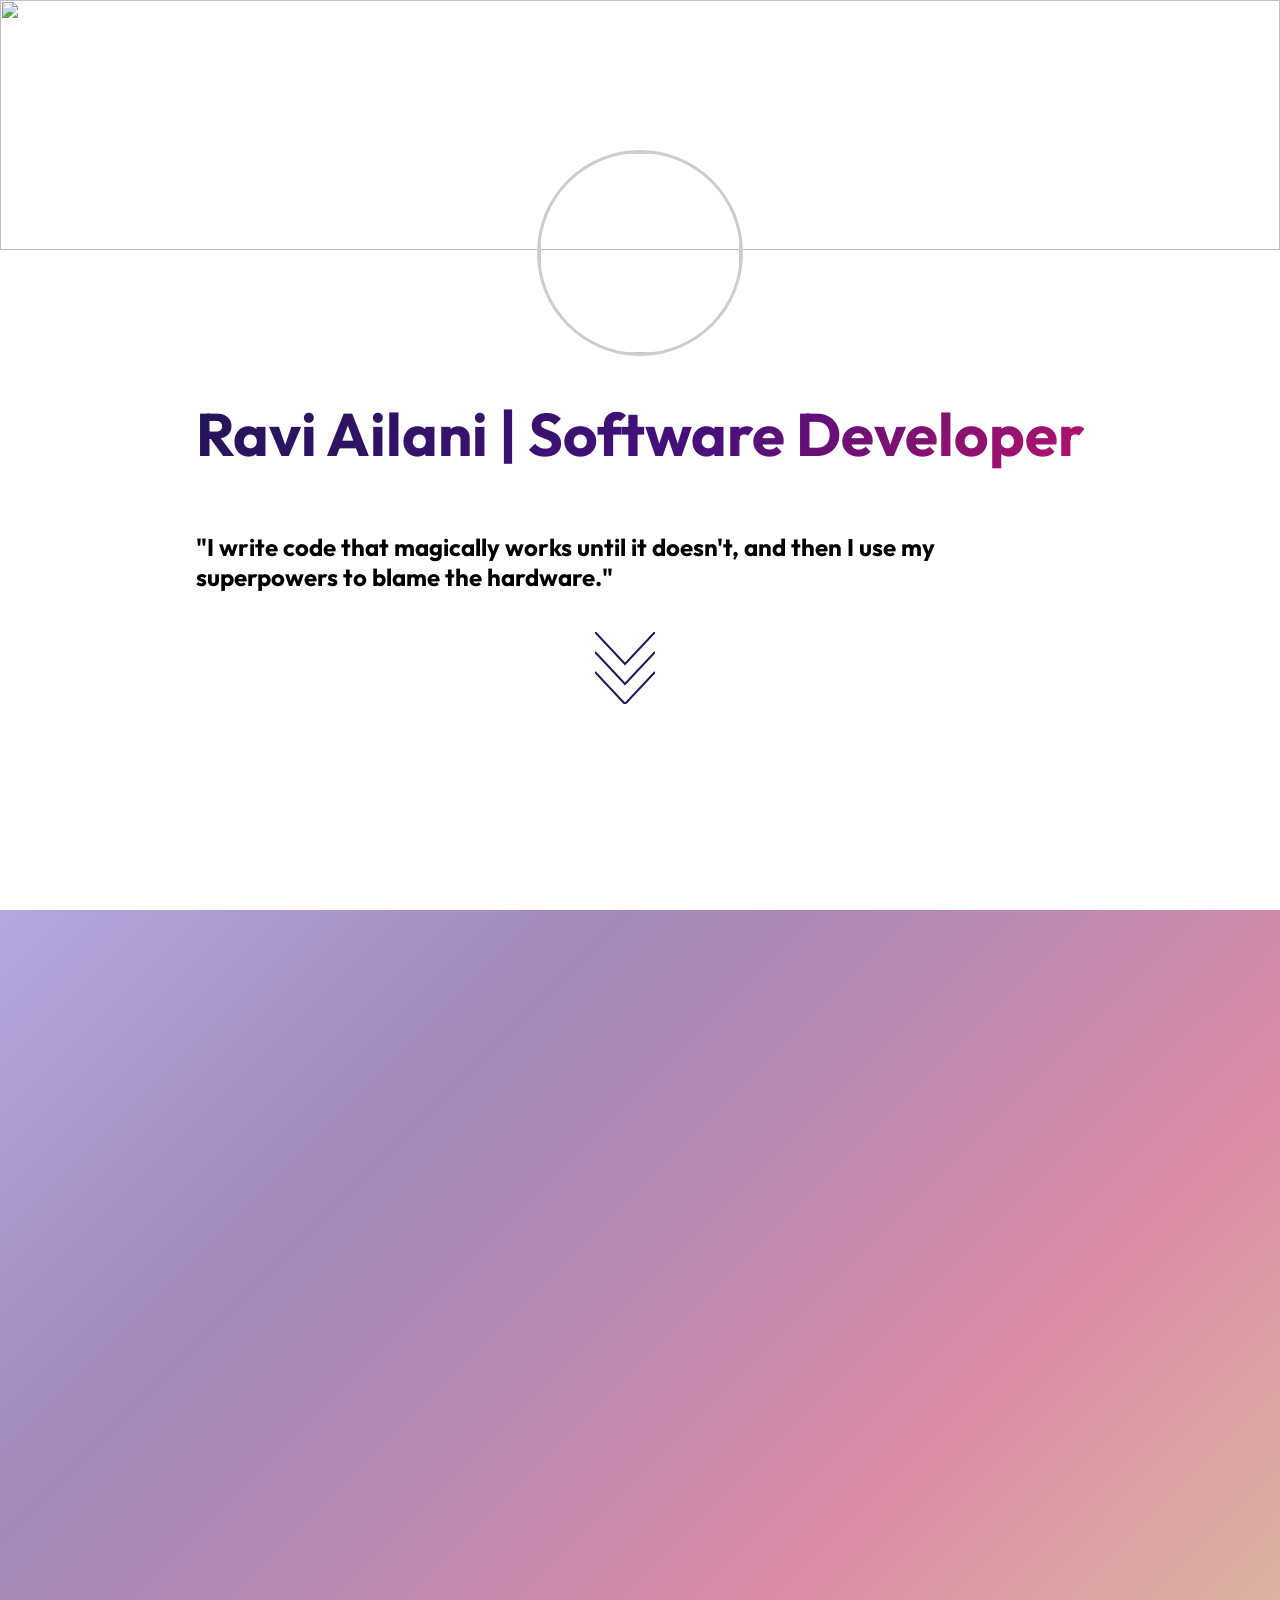
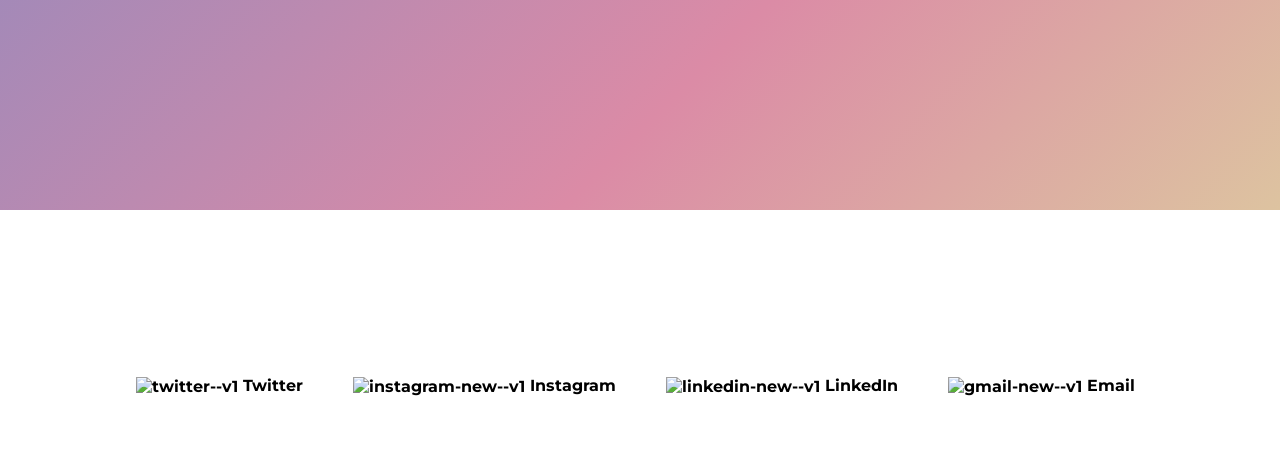
==== commit ef0d5b87: "added first few pages" ====
--- a/index.html
+++ b/index.html
@@ -1,149 +1,18 @@
+<!DOCTYPE html>
+<html lang="en">
+<head>
+    <meta charset="UTF-8">
+    <meta name="viewport" content="width=device-width, initial-scale=1.0">
+    <title>Ravi Ailani | Software Developer</title>
+    <link rel="stylesheet" href="/index.9e4c6fd2.css">
+    <link rel="stylesheet" href="/index.9777a661.css">
+
+</head>
+<body>
+    <div id="root">Not rendered</div>
+    <script src="/index.7826abd7.js" defer=""></script>
 
 
-<!DOCTYPE html>
-<html>
-
-<head>
-	<meta charset="utf-8" />
-	<title>Ravi Ailani - Advocate</title>
-	<meta name="viewport" content="width=device-width, initial-scale=1">
-
-	<link rel = "icon" href ="assets/images/icon.png" 
-	type = "image/x-icon"> 
-
-	<link href="https://fonts.googleapis.com/css?family=Inter:400,500" rel="stylesheet">
-	<link rel="stylesheet" href="https://stackpath.bootstrapcdn.com/bootstrap/4.4.1/css/bootstrap.min.css" integrity="sha384-Vkoo8x4CGsO3+Hhxv8T/Q5PaXtkKtu6ug5TOeNV6gBiFeWPGFN9MuhOf23Q9Ifjh"
-	crossorigin="anonymous">
-	
-	<link href="assets/css/icofont/icofont.min.css" rel="stylesheet">
-	<!-- fonts -->
-	<link href="https://fonts.googleapis.com/css2?family=Montserrat:wght@400;500&display=swap" rel="stylesheet">
-	<link href="https://fonts.googleapis.com/css2?family=Raleway:wght@400;700&family=Kanit:wght@400&family=Questrial&family=Satisfy&display=swap" rel="stylesheet">
-
-
-	<link rel="stylesheet" href="assets/css/style.css">
-</head>
-
-<body>
-
-
-	<nav class="navbar navbar-expand navbar-dark bg-dark fixed-top">
-		<div class="collapse navbar-collapse">
-			<ul class="navbar-nav">
-				<li class="nav-item active">
-					<a class="nav-link" href="https://twitter.com/Rvailani" target="_blank"><img class="navpngs" src="assets/images/twitter.png"></a>
-				</li>
-				<li class="nav-item">
-					<a class="nav-link" href="https://www.linkedin.com/in/railani1/" target="_blank"><img class="navpngs" src="assets/images/linkedin.png"></a>
-				</li>
-
-				<li class="nav-item">
-					<a class="nav-link " href="mailto:rvbugs0@gmail.com" target="_blank"><img class="navpngs" src="assets/images/mail-white.png"></a>
-				</li>
-			</ul>
-		</div>
-
-		<h4>Call &nbsp; </h4>
-		<h5 class="white-links"><a href="tel:+918518900017"  target="_blank"> +91-8518900017</a></h5>
-	</nav>
-
-
-
-
-
-	<div id= "hero-cover">
-		<section id="hero">
-
-
-
-			<div class="container" >
-
-
-
-
-				<div class="row">
-
-
-					<div class="offset-lg-2 col-lg-8 center ">
-
-						<img style='max-height: 100px; max-width: 100px; margin-bottom: 5px;' src="assets/images/advocate-white.png"/>
-						<h1 class="emboss">Ravi Ailani</h1>
-						<h5 id="intro">Advocate - Criminal Defence</h5>
-						<hr style="width: 80%; background-color: #eee;">
-						<h5 id="intro">Madhya Pradesh High Court, bench at Indore</h5>
-
-
-					</div>				
-
-				</div>
-				
-			</div>				
-
-		</section>
-	</div>
-
-
-<section id="about" >
-      <div class="container">
-
-        <div class="section-title">
-          <span>About Me</span>
-          <h2>About Me</h2>
-          <p>I aspire to play the role of an activist in the Criminal Justice delivery system by working for the strict enforcement and defence of prisoners rights and right to speedy and a fair trial.
-</p>
-        </div>
-
-        <div class="row">
-          <img id="about-image" src="assets/images/profile.jpg" class="image col-lg-4 d-flex align-items-stretch justify-content-center justify-content-lg-start"/>
-          <div class="col-lg-8 d-flex flex-column align-items-stretch">
-            <div class="content pl-lg-4 d-flex flex-column justify-content-center">
-              <div class="row">
-                <div class="col-lg-6">
-                  <ul>
-                    <li><strong>Name : </strong> Ravi Ailani</li>
-                    <li><strong>Phone : </strong><a href="tel:+918518900017"  target="_blank">8518900017</a></li>
-                    <li><strong>Email : </strong><a href="mailto:rvbugs0@gmail.com" target="_blank">rvbugs0@gmail.com</a></li>
-                  </ul>
-                </div>
-                <div class="col-lg-6">
-                  <ul>
-                    <li><strong>City :</strong> Indore, (M.P.)</li>
-					<li><strong>Office :</strong> <a href="http://www.google.com/maps/place/23.169400,75.789269" target="_blank">8-Saket Nagar, Ujjain, 456010</a></li>
-                    <li><strong>Degree :</strong> B.E. (Computer Science), L.L.B.</li>
-                  </ul>
-                </div>
-              </div>
-
-
-              <div class="row mt-n4">
-                <div class="col-md-6 mt-5 d-md-flex align-items-md-stretch">
-                  <div class="count-box">
-                    <i class="icofont-simple-smile" style="color: #20b38e;"></i>
-                    <span data-toggle="counter-up">65</span>
-                    <p><strong>Happy Clients</strong> consequuntur voluptas nostrum aliquid ipsam architecto ut.</p>
-                  </div>
-                </div>
-
-                <div class="col-md-6 mt-5 d-md-flex align-items-md-stretch">
-                  <div class="count-box">
-                    <i class="icofont-document-folder" style="color: #8a1ac2;"></i>
-                    <span data-toggle="counter-up">85</span>
-                    <p><strong>Projects</strong> adipisci atque cum quia aspernatur totam laudantium et quia dere tan</p>
-                  </div>
-                </div>
-
-
-            </div><!-- End .content-->
-
-
-          </div>
-        </div>
-
-      </div>
-    </section>
-
-
-
+    
 </body>
-
 </html>
--- a/index.9e4c6fd2.css
+++ b/index.9e4c6fd2.css
@@ -0,0 +1,101 @@
+@import "https://fonts.googleapis.com/css2?family=Montserrat:wght@400;500&display=swap";
+@import "https://fonts.googleapis.com/css2?family=Outfit:wght@500&display=swap";
+body, html {
+  width: 100%;
+  height: 100%;
+  min-height: 100%;
+  margin: 0;
+  font-family: Montserrat, sans-serif;
+}
+
+.jumbotron {
+  flex-direction: column;
+  align-items: center;
+  width: 100vw;
+  height: 100vh;
+  font-family: Outfit, sans-serif;
+  display: flex;
+}
+
+.jumbo-title {
+  text-transform: capitalize;
+  color: #fff;
+  background-image: linear-gradient(-225deg, #231557 0%, #44107a 29%, #ff1361 67%, #ff9100 100%);
+  background-size: 200%;
+  -webkit-background-clip: text;
+  background-clip: text;
+  -webkit-background-clip: text;
+  -webkit-text-fill-color: transparent;
+  font-size: 60px;
+  animation: 7s infinite reverse textclip;
+  display: inline-block;
+}
+
+@keyframes textclip {
+  to {
+    background-position: 200%;
+  }
+}
+
+.footer {
+  justify-content: center;
+  width: 100vw;
+  padding: 50px 0;
+  display: flex;
+}
+
+.footer > ul {
+  list-style: none;
+}
+
+.footer .social-icon {
+  vertical-align: middle;
+  width: 48px;
+  height: 48px;
+  margin-right: 5px;
+}
+
+.social-link {
+  align-items: center;
+  margin-right: 50px;
+  font-weight: bold;
+  display: inline-block;
+}
+
+.circular-image {
+  object-fit: cover;
+  border: 3px solid #ccc;
+  border-radius: 50%;
+  width: 200px;
+  height: 200px;
+  margin-top: -100px;
+}
+
+.projects {
+  justify-content: center;
+  width: 100vw;
+  padding: 50px 0;
+  display: flex;
+}
+
+.bio {
+  justify-content: center;
+  width: 100vw;
+  height: 100vh;
+}
+
+.topImage {
+  object-fit: cover;
+  width: 100vw;
+  height: 250px;
+  display: inline-block;
+}
+
+.tl {
+  background-image: linear-gradient(-225deg, #b3a7df 0%, #a089b9 29%, #db8ba6 67%, #ddc3a0 100%);
+  width: 100vw;
+  height: 100vh;
+  margin-top: 10px;
+}
+
+/*# sourceMappingURL=index.9e4c6fd2.css.map */
--- a/index.9777a661.css
+++ b/index.9777a661.css
@@ -0,0 +1,46 @@
+.arrows {
+  width: 60px;
+  height: 72px;
+  margin-left: -30px;
+  bottom: 20px;
+  left: 50%;
+}
+
+.arrows path {
+  stroke: #231557;
+  fill: #0000;
+  stroke-width: 2px;
+  animation: 2s infinite arrow;
+}
+
+@keyframes arrow {
+  0% {
+    opacity: 0;
+  }
+
+  40% {
+    opacity: 1;
+  }
+
+  80% {
+    opacity: 0;
+  }
+
+  100% {
+    opacity: 0;
+  }
+}
+
+.arrows path.a1 {
+  animation-delay: -1s;
+}
+
+.arrows path.a2 {
+  animation-delay: -.5s;
+}
+
+.arrows path.a3 {
+  animation-delay: 0s;
+}
+
+/*# sourceMappingURL=index.9777a661.css.map */
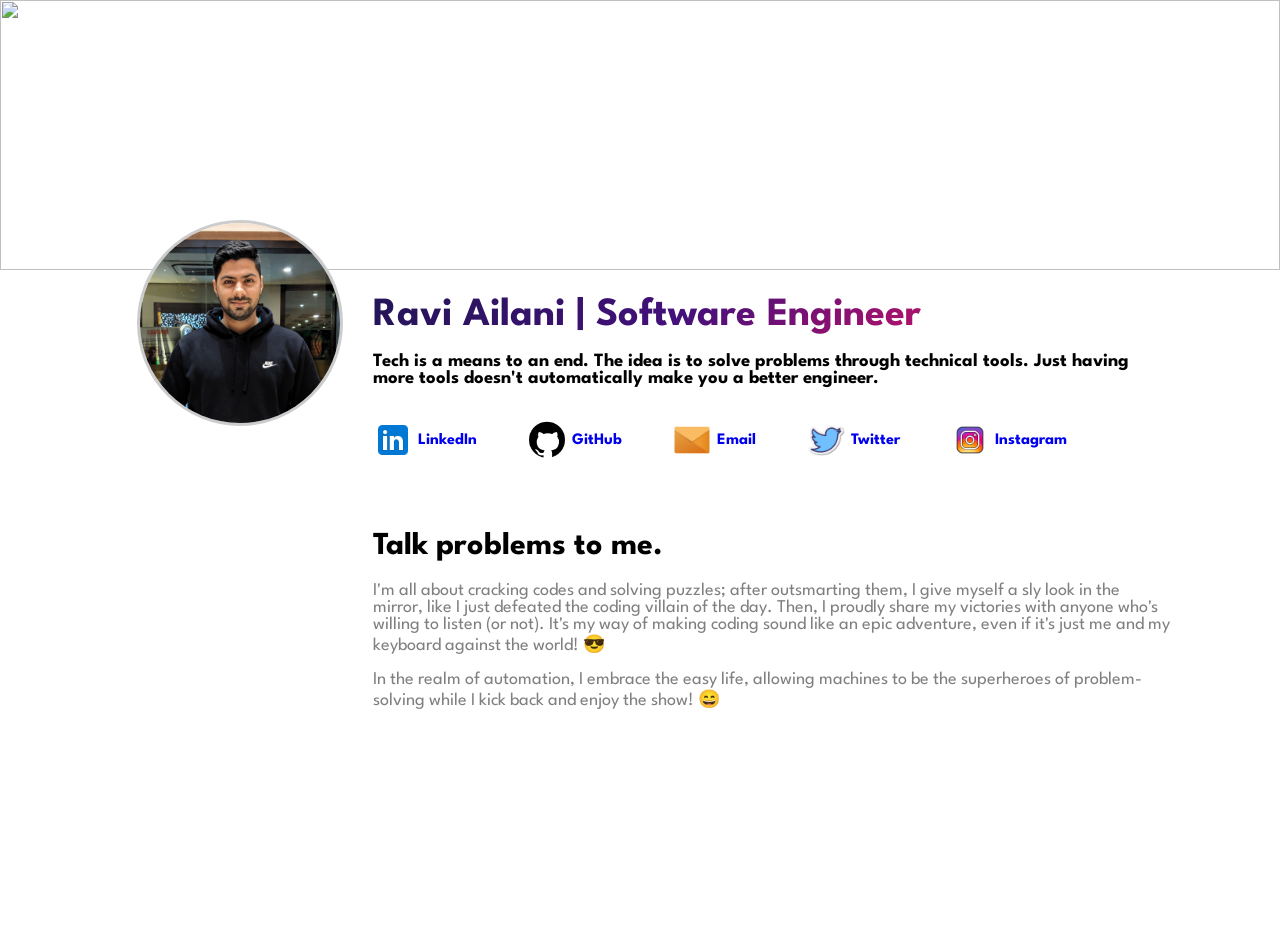
==== commit fa8a1c84: "updated website" ====
--- a/index.html
+++ b/index.html
@@ -1,18 +1 @@
-<!DOCTYPE html>
-<html lang="en">
-<head>
-    <meta charset="UTF-8">
-    <meta name="viewport" content="width=device-width, initial-scale=1.0">
-    <title>Ravi Ailani | Software Developer</title>
-    <link rel="stylesheet" href="/index.9e4c6fd2.css">
-    <link rel="stylesheet" href="/index.9777a661.css">
-
-</head>
-<body>
-    <div id="root">Not rendered</div>
-    <script src="/index.7826abd7.js" defer=""></script>
-
-
-    
-</body>
-</html>+<!DOCTYPE html><html lang="en"><head><script type="module" src="/index.81cfd9c2.js"></script><meta charset="utf-8"><meta name="viewport" content="width=device-width, initial-scale=1.0"><title>Ravi Ailani | Software Engineer</title><link rel="stylesheet" href="/index.fa960e8d.css"><link rel="stylesheet" href="/index.37644a3e.css"></head><body> <div id="root">Not rendered</div> <script src="/index.d9ab0c65.js" type="module"></script> </body></html>
--- a/index.fa960e8d.css
+++ b/index.fa960e8d.css
@@ -0,0 +1,2 @@
+@import "https://fonts.googleapis.com/css2?family=Montserrat:wght@400;500&display=swap";@import "https://fonts.googleapis.com/css2?family=Outfit:wght@500&display=swap";@import "https://fonts.googleapis.com/css2?family=Lato&display=swap";@import "https://fonts.googleapis.com/css2?family=League+Spartan&display=swap";body,html{width:100%;height:100%;margin:0;font-family:League Spartan,sans-serif}.full-page{width:100vw;height:100vh}a{text-decoration:none}.jumbotron{flex-direction:column;align-items:center;width:100%;height:100%;font-family:League Spartan,sans-serif;animation:1s ease-out fadeInDown;display:flex}.jumbo-title{text-transform:capitalize;color:#fff;background-image:linear-gradient(-225deg,#231557 0%,#44107a 29%,#ff1361 67%,#ff9100 100%);background-size:200%;-webkit-background-clip:text;-webkit-background-clip:text;background-clip:text;-webkit-background-clip:text;-webkit-text-fill-color:transparent;margin-bottom:0;font-size:40px;animation:10s reverse textclip;display:inline-block}@keyframes textclip{to{background-position:200%}}.footer{justify-content:center;width:100%;display:flex}.social-links{margin:0;padding:0;list-style:none}.social-icon{vertical-align:middle;width:40px;height:40px;margin-right:5px}.social-link{align-items:center;margin-right:50px;font-weight:700;text-decoration:none;display:inline-block}.circular-image{object-fit:cover;border:3px solid #ccc;border-radius:50%;width:200px;height:200px;margin-top:-50px;margin-left:30px;margin-right:30px}.projects{justify-content:center;width:100%;padding:50px 0;display:flex}.bio{justify-content:center;width:100%;height:100%}.topImage{object-fit:cover;object-position:center;width:100%;height:30vh;display:inline-block}.tl{width:100%;height:10vh;margin-top:10px}.jumbotron-content{justify-content:space-between;padding:0 30px;display:flex}@media (width<=768px){.circular-image{width:128px;height:128px}.jumbotron-content{flex-direction:column;align-items:center;padding:0 30px;display:flex}}@keyframes fadeInDown{0%{opacity:0;transform:translateY(-20px)}to{opacity:1;transform:translateY(0)}}.aboutMe{max-width:800px;margin:0;padding-top:50px}.aboutDescription{color:gray;font-size:large}
+/*# sourceMappingURL=index.fa960e8d.css.map */
--- a/index.37644a3e.css
+++ b/index.37644a3e.css
@@ -0,0 +1,2 @@
+.arrows{width:60px;height:72px;margin-left:-30px;bottom:20px;left:50%}.arrows path{stroke:#231557;fill:#0000;stroke-width:2px;animation:2s infinite arrow}@keyframes arrow{0%{opacity:0}40%{opacity:1}80%{opacity:0}to{opacity:0}}.arrows path.a1{animation-delay:-1s}.arrows path.a2{animation-delay:-.5s}.arrows path.a3{animation-delay:0s}
+/*# sourceMappingURL=index.37644a3e.css.map */
